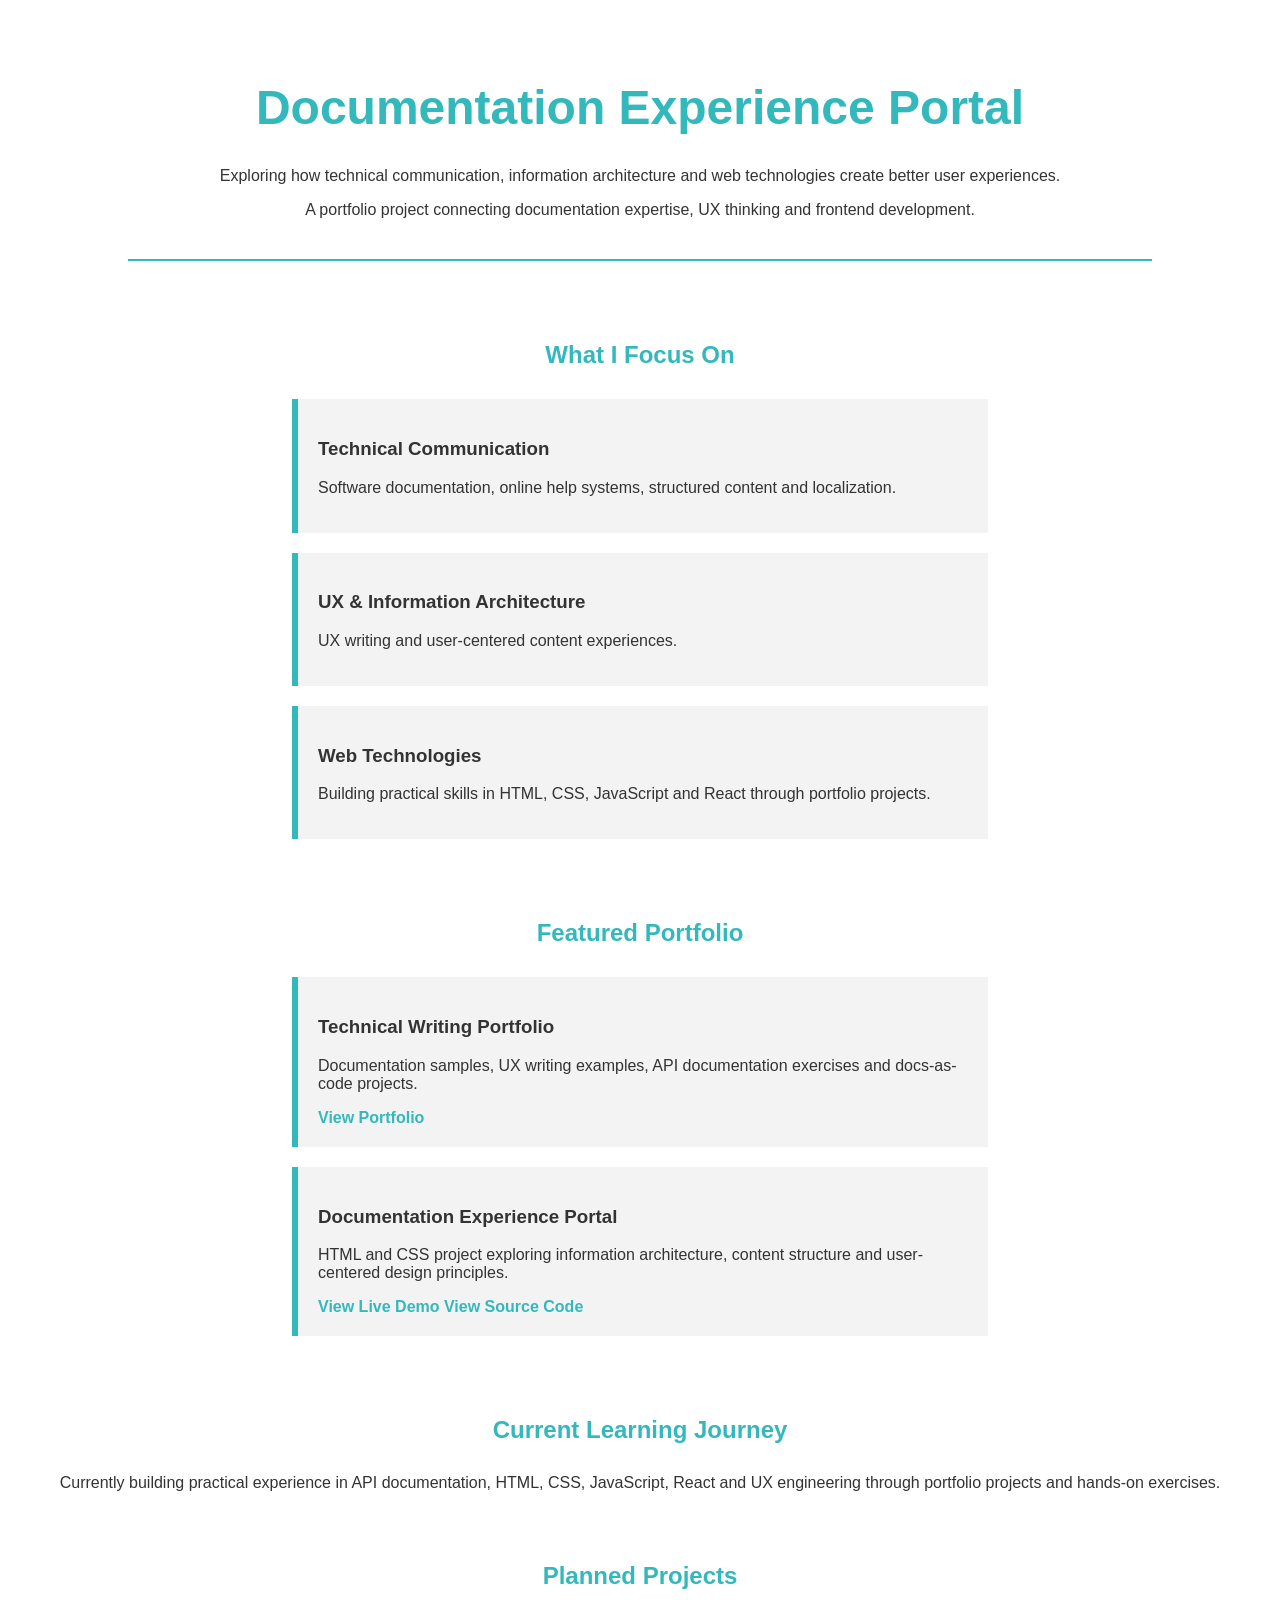
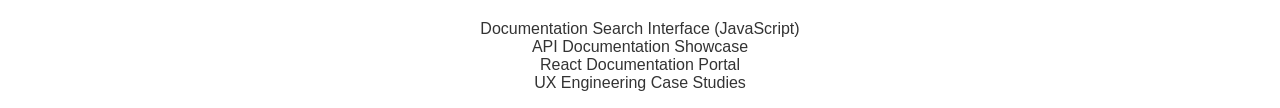
==== index.html @ 155e5f59 "Update index.html" ====
<!DOCTYPE html>
<html lang="en">
<head>
    <meta charset="UTF-8">
    <meta name="viewport" content="width=device-width, initial-scale=1.0">
    <title>Documentation Experience Portal</title>
    <link rel="stylesheet" href="styles.css">
</head>
<body>

    <h1>Documentation Experience Portal</h1>

<p>
Exploring how technical communication, information architecture
and web technologies create better user experiences.
</p>

<p>
A portfolio project connecting documentation expertise,
UX thinking and frontend development.
</p>

    <hr>
    
<section>

    <h2>What I Focus On</h2>

    <div>
        <h3>Technical Communication</h3>
        <p>Software documentation, online help systems, structured content and localization.</p>
    </div>

    <div>
        <h3>UX & Information Architecture</h3>
        <p>UX writing and user-centered content experiences.</p>
    </div>

    <div>
        <h3>Web Technologies</h3>
        <p>Building practical skills in HTML, CSS, JavaScript and React through portfolio projects.</p>
    </div>

</section>

<section>

<h2>Featured Portfolio</h2>

<div>
    <h3>Technical Writing Portfolio</h3>

    <p>
        Documentation samples, UX writing examples,
        API documentation exercises and docs-as-code projects.
    </p>

    <a href="https://github.com/marina-wagner-techdoc/technical-writing-portfolio">
        View Portfolio
    </a>

</div>

<div>
    <h3>Documentation Experience Portal</h3>

    <p>
        HTML and CSS project exploring information architecture,
        content structure and user-centered design principles.
    </p>

<a href="https://marina-wagner-techdoc.github.io/machine-landing-page/" target="_blank">
    View Live Demo
</a>

    <a href="https://github.com/marina-wagner-techdoc/machine-landing-page" target="_blank">
        View Source Code
    </a>

</div>

</section>

<section>

<h2>Current Learning Journey</h2>

<p>

Currently building practical experience in API documentation,
HTML, CSS, JavaScript, React and UX engineering through portfolio projects and hands-on exercises.

</p>

<h2>Planned Projects</h2>

<p>
Documentation Search Interface (JavaScript)<br>
API Documentation Showcase<br>
React Documentation Portal<br>
UX Engineering Case Studies
</p>

</section>

</body>
</html>
---- styles.css ----
body {
    font-family: Arial, sans-serif;
    text-align: center;
    margin: 0;
    color: #333333;
    background-color: white;
}

hr {
    border: none;
    height: 2px;
    background: var(--accent);
    width: 80%;
    margin: 40px auto;
}

h1 {
    color: var(--accent);
    font-size: 3rem;
    margin-top: 80px;
}

button {
    background-color: #0078d4;
    color: white;
    border: none;
    padding: 12px 24px;
    border-radius: 6px;
}

section {
    margin-top: 80px;
}

h2 {
    color: var(--accent);
    margin-top: 70px;
    margin-bottom: 30px;
}

div {
    background-color: var(--light-grey);
    border-left: 6px solid var(--accent);
    padding: 20px;
    margin: 20px auto;
    width: 650px;
    text-align: left;
}

a {
    color: var(--accent);
    text-decoration: none;
    font-weight: bold;
}

a:hover {
    text-decoration: underline;
}

:root {
    --accent: #33B8BC;
    --light-grey: #f3f3f3;
    --mid-grey: #d9d9d9;
    --text: #333333;
}
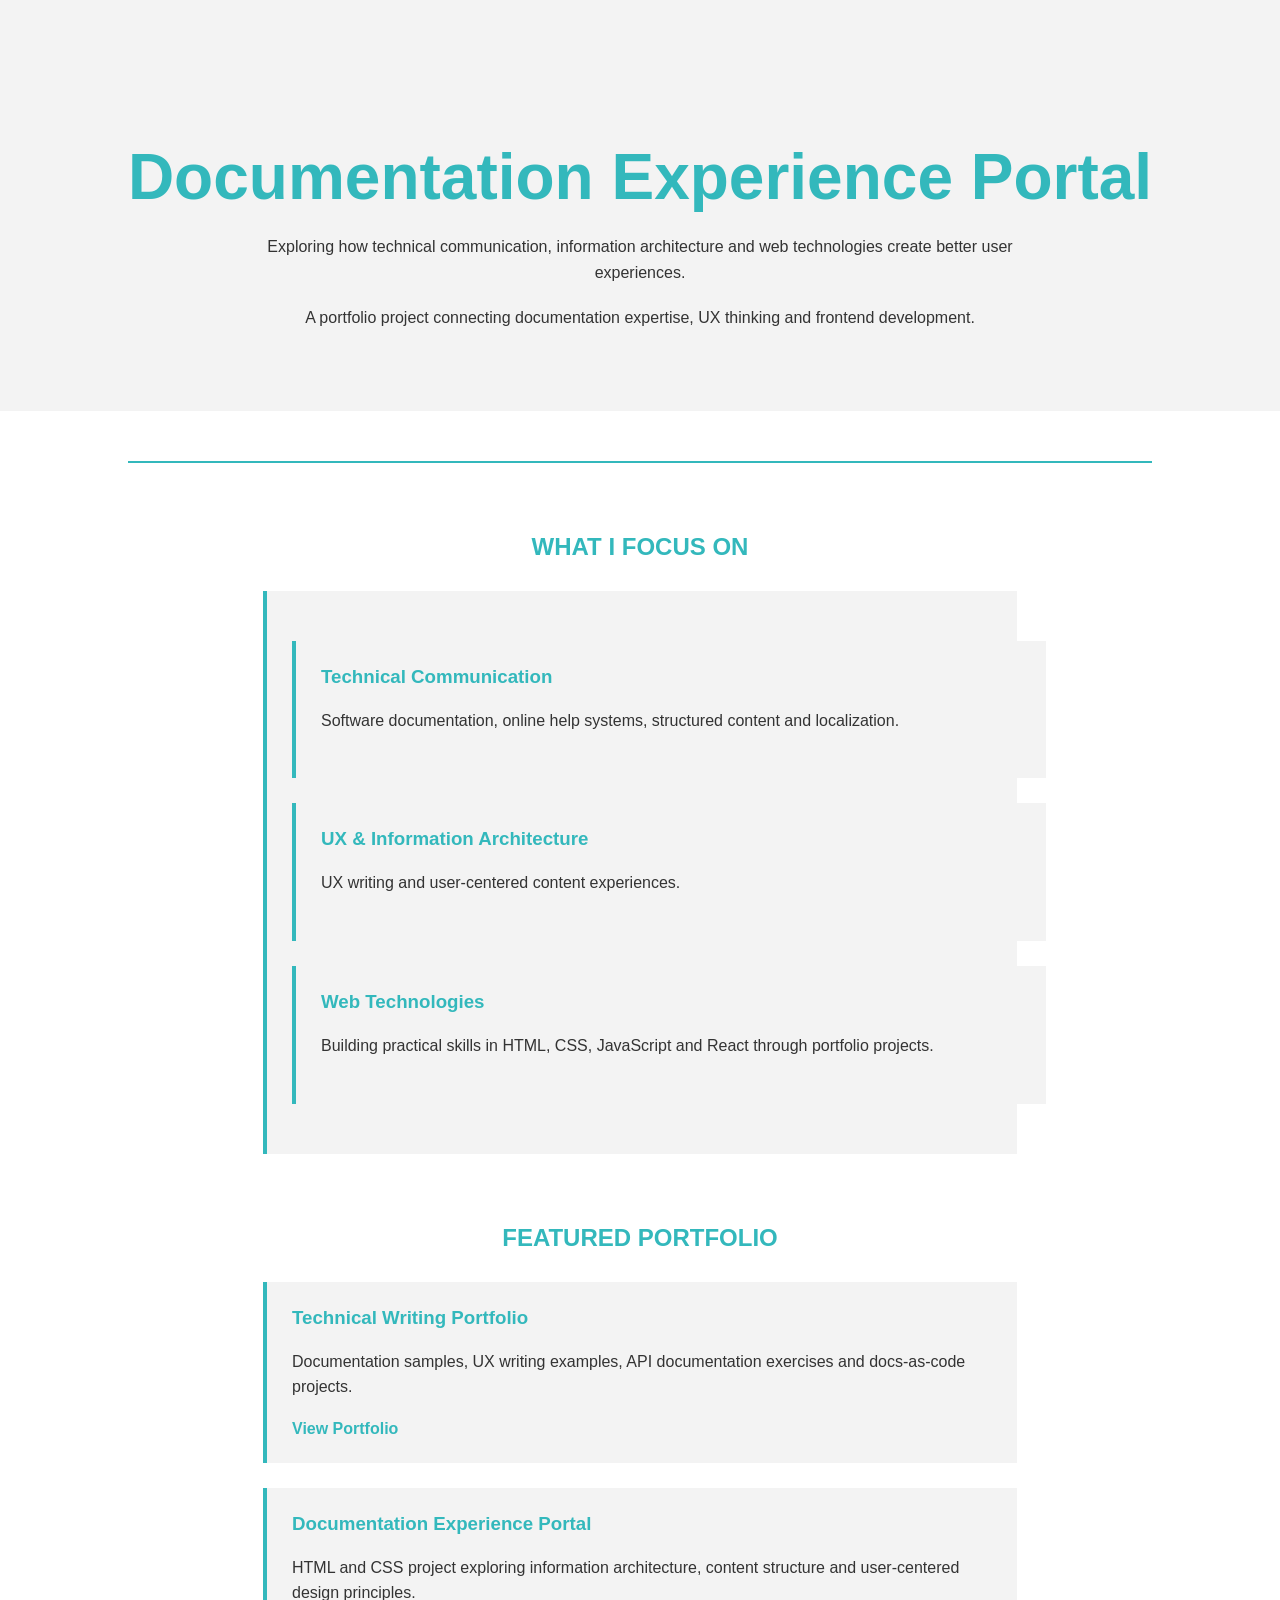
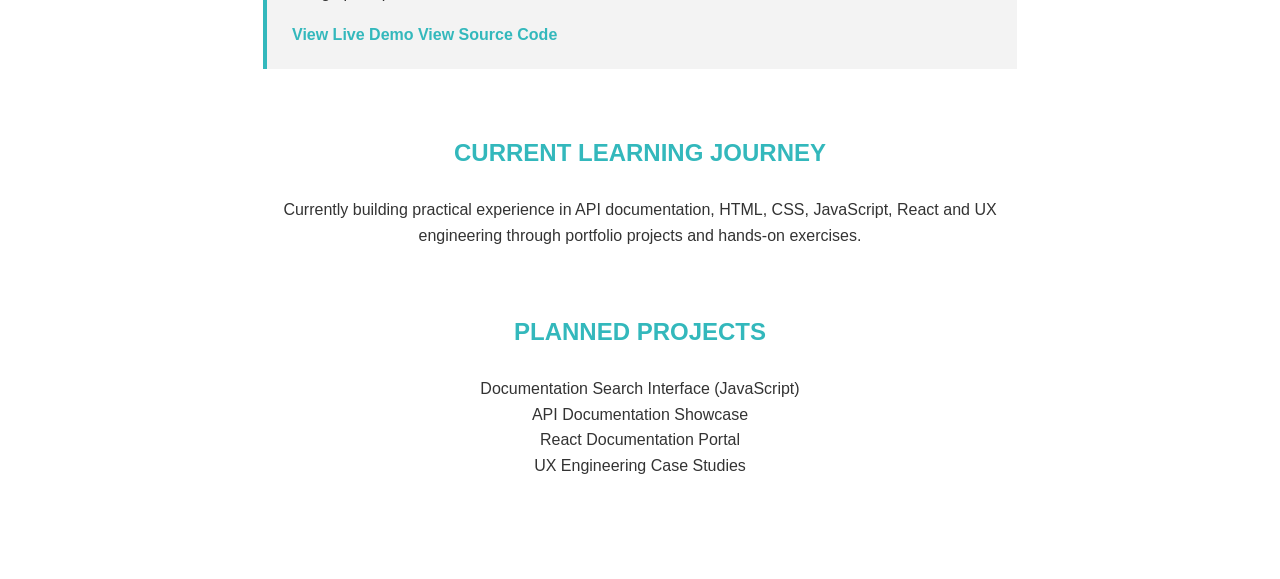
==== commit 46b5cf2f: "Refactor focus areas into card layout Updated section layout to use card format for focus areas." ====
--- a/index.html
+++ b/index.html
@@ -8,40 +8,56 @@
 </head>
 <body>
 
+<header>
     <h1>Documentation Experience Portal</h1>
 
-<p>
-Exploring how technical communication, information architecture
-and web technologies create better user experiences.
-</p>
+    <p>
+    Exploring how technical communication, information architecture
+    and web technologies create better user experiences.
+    </p>
 
-<p>
-A portfolio project connecting documentation expertise,
-UX thinking and frontend development.
-</p>
+    <p>
+    A portfolio project connecting documentation expertise,
+    UX thinking and frontend development.
+    </p>
+</header>
 
     <hr>
     
+
 <section>
 
     <h2>What I Focus On</h2>
 
-    <div>
-        <h3>Technical Communication</h3>
-        <p>Software documentation, online help systems, structured content and localization.</p>
-    </div>
+    <div class="card-container">
 
-    <div>
-        <h3>UX & Information Architecture</h3>
-        <p>UX writing and user-centered content experiences.</p>
-    </div>
+        <div class="card">
+            <h3>Technical Communication</h3>
+            <p>
+                Software documentation, online help systems,
+                structured content and localization.
+            </p>
+        </div>
 
-    <div>
-        <h3>Web Technologies</h3>
-        <p>Building practical skills in HTML, CSS, JavaScript and React through portfolio projects.</p>
+        <div class="card">
+            <h3>UX & Information Architecture</h3>
+            <p>
+                UX writing and user-centered content experiences.
+            </p>
+        </div>
+
+        <div class="card">
+            <h3>Web Technologies</h3>
+            <p>
+                Building practical skills in HTML, CSS,
+                JavaScript and React through portfolio projects.
+            </p>
+        </div>
+
     </div>
 
 </section>
+
 
 <section>
 
--- a/styles.css
+++ b/styles.css
@@ -1,49 +1,62 @@
+
+:root {
+    --accent: #33B8BC;
+    --light-grey: #F3F3F3;
+    --text: #333333;
+}
+
 body {
     font-family: Arial, sans-serif;
     text-align: center;
     margin: 0;
-    color: #333333;
+    padding-bottom: 80px;
+    color: var(--text);
     background-color: white;
-}
-
-hr {
-    border: none;
-    height: 2px;
-    background: var(--accent);
-    width: 80%;
-    margin: 40px auto;
 }
 
 h1 {
     color: var(--accent);
-    font-size: 3rem;
+    font-size: 4rem;
     margin-top: 80px;
-}
-
-button {
-    background-color: #0078d4;
-    color: white;
-    border: none;
-    padding: 12px 24px;
-    border-radius: 6px;
-}
-
-section {
-    margin-top: 80px;
+    margin-bottom: 20px;
 }
 
 h2 {
     color: var(--accent);
     margin-top: 70px;
     margin-bottom: 30px;
+    text-transform: uppercase;
+}
+
+h3 {
+    color: var(--accent);
+    margin-top: 0;
+}
+
+p {
+    max-width: 800px;
+    margin: 20px auto;
+    line-height: 1.6;
+}
+
+hr {
+    border: none;
+    height: 2px;
+    background-color: var(--accent);
+    width: 80%;
+    margin: 50px auto;
+}
+
+section {
+    margin-top: 60px;
 }
 
 div {
     background-color: var(--light-grey);
-    border-left: 6px solid var(--accent);
-    padding: 20px;
-    margin: 20px auto;
-    width: 650px;
+    border-left: 4px solid var(--accent);
+    padding: 25px;
+    margin: 25px auto;
+    width: 700px;
     text-align: left;
 }
 
@@ -57,9 +70,7 @@
     text-decoration: underline;
 }
 
-:root {
-    --accent: #33B8BC;
-    --light-grey: #f3f3f3;
-    --mid-grey: #d9d9d9;
-    --text: #333333;
+header {
+    background-color: #f3f3f3;
+    padding: 60px 20px;
 }
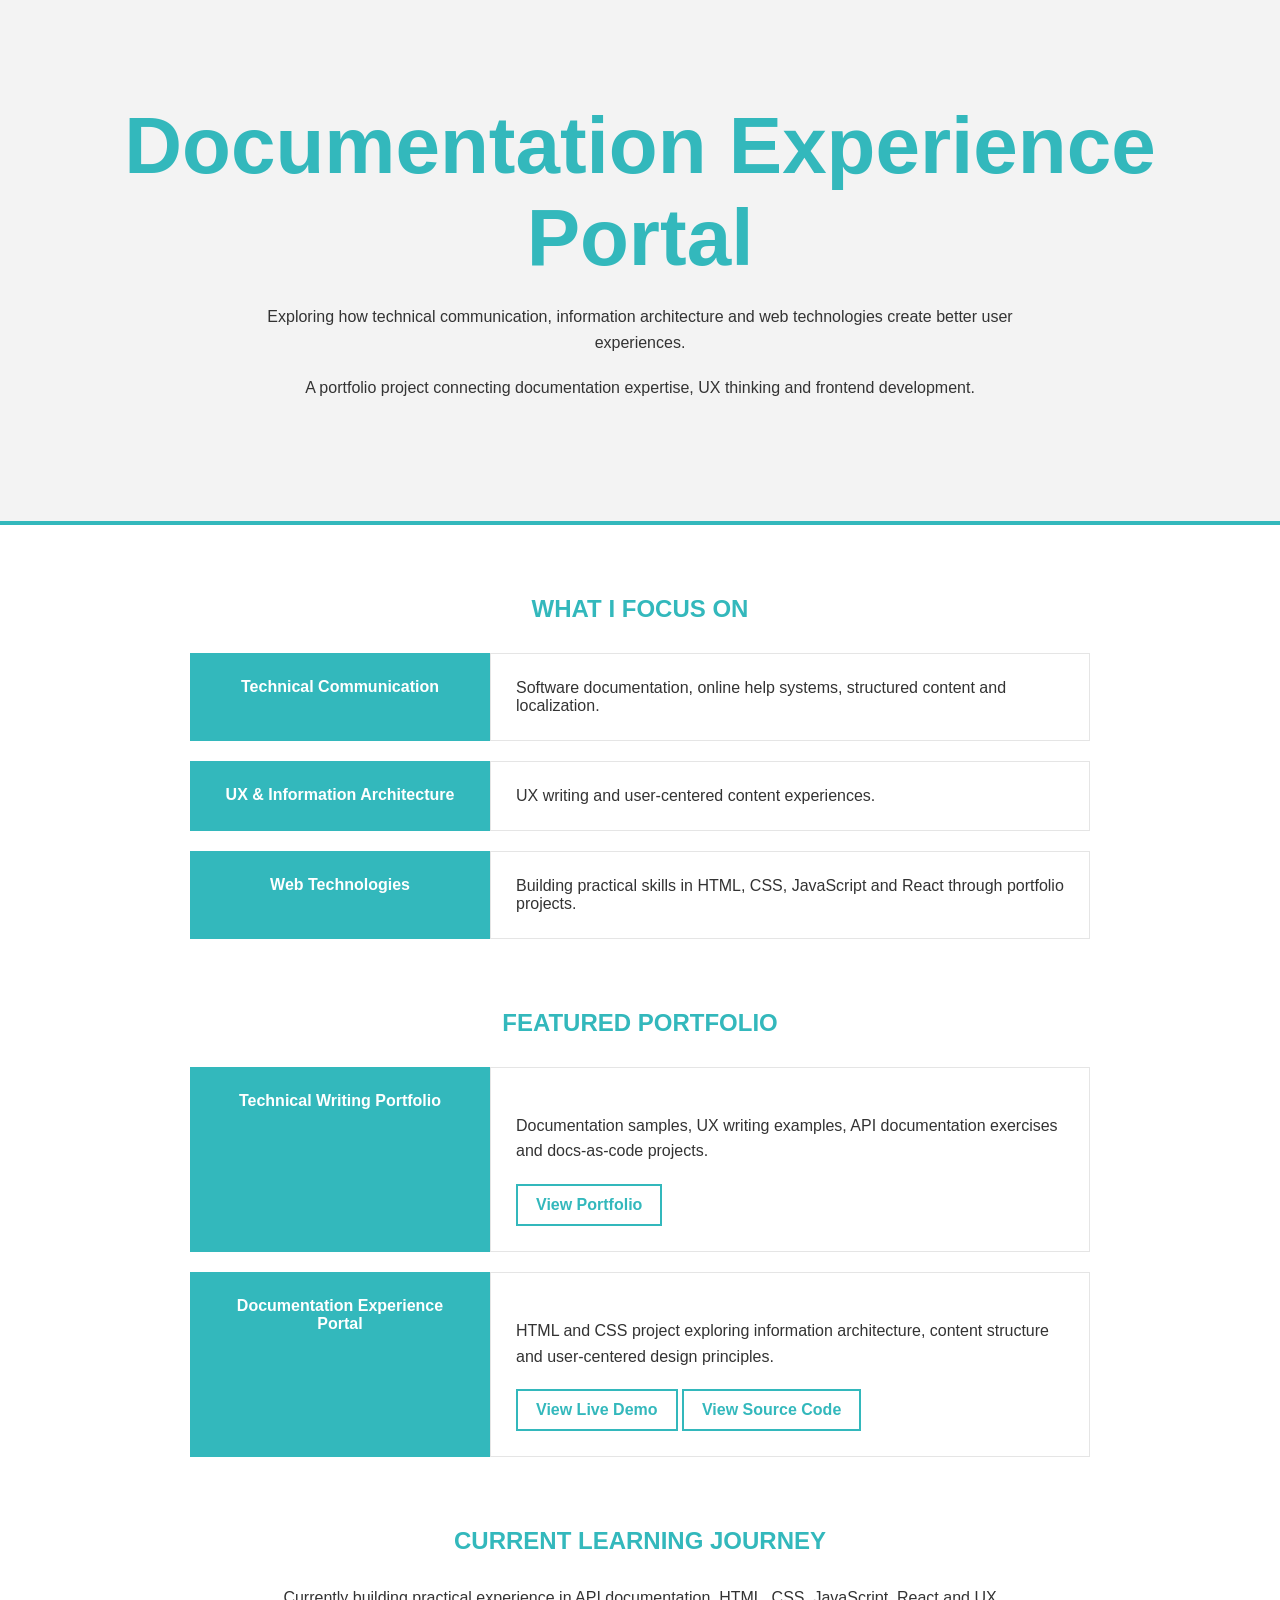
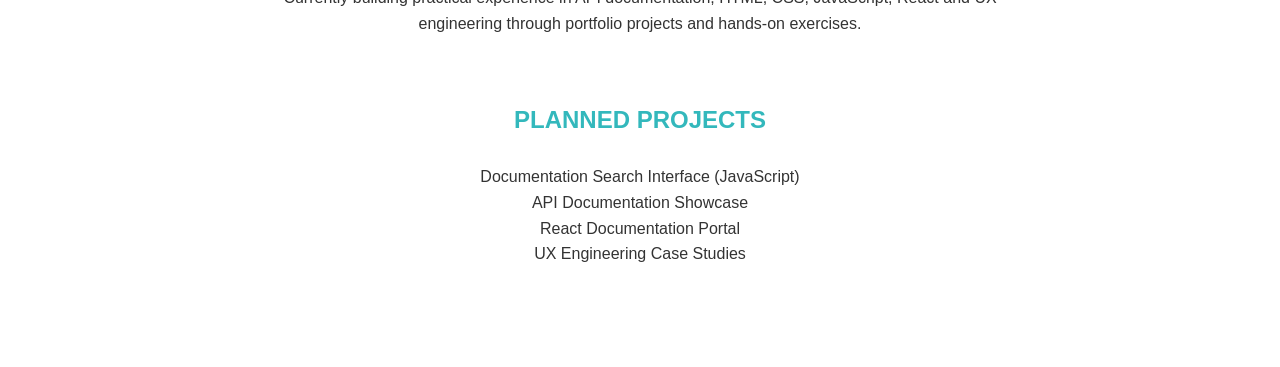
==== commit 80c6b8b6: "Update title from 'Portal' to 'Portfolio'" ====
--- a/index.html
+++ b/index.html
@@ -3,7 +3,7 @@
 <head>
     <meta charset="UTF-8">
     <meta name="viewport" content="width=device-width, initial-scale=1.0">
-    <title>Documentation Experience Portal</title>
+    <title>Documentation Experience Portfolio</title>
     <link rel="stylesheet" href="styles.css">
 </head>
 <body>
@@ -29,32 +29,46 @@
 
     <h2>What I Focus On</h2>
 
-    <div class="card-container">
 
-        <div class="card">
-            <h3>Technical Communication</h3>
-            <p>
-                Software documentation, online help systems,
-                structured content and localization.
-            </p>
-        </div>
+<div class="split-card">
 
-        <div class="card">
-            <h3>UX & Information Architecture</h3>
-            <p>
-                UX writing and user-centered content experiences.
-            </p>
-        </div>
+    <div class="split-left">
+        Technical Communication
+    </div>
 
-        <div class="card">
-            <h3>Web Technologies</h3>
-            <p>
-                Building practical skills in HTML, CSS,
-                JavaScript and React through portfolio projects.
-            </p>
-        </div>
+    <div class="split-right">
+        Software documentation, online help systems,
+        structured content and localization.
+    </div>
 
+</div>
+
+
+<div class="split-card">
+
+    <div class="split-left">
+        UX & Information Architecture
     </div>
+
+    <div class="split-right">
+        UX writing and user-centered content experiences.
+    </div>
+
+</div>
+
+
+<div class="split-card">
+
+    <div class="split-left">
+        Web Technologies
+    </div>
+
+    <div class="split-right">
+        Building practical skills in HTML, CSS,
+        JavaScript and React through portfolio projects.
+    </div>
+
+</div>
 
 </section>
 
@@ -63,35 +77,50 @@
 
 <h2>Featured Portfolio</h2>
 
-<div>
-    <h3>Technical Writing Portfolio</h3>
 
-    <p>
-        Documentation samples, UX writing examples,
-        API documentation exercises and docs-as-code projects.
-    </p>
+<div class="split-card">
 
-    <a href="https://github.com/marina-wagner-techdoc/technical-writing-portfolio">
-        View Portfolio
-    </a>
+    <div class="split-left">
+        Technical Writing Portfolio
+    </div>
+
+    <div class="split-right">
+
+        <p>
+            Documentation samples, UX writing examples,
+            API documentation exercises and docs-as-code projects.
+        </p>
+
+<a href="https://github.com/marina-wagner-techdoc/technical-writing-portfolio" target="_blank">
+    View Portfolio
+</a>
+
+    </div>
 
 </div>
 
-<div>
-    <h3>Documentation Experience Portal</h3>
+<div class="split-card">
 
-    <p>
-        HTML and CSS project exploring information architecture,
-        content structure and user-centered design principles.
-    </p>
+    <div class="split-left">
+        Documentation Experience Portal
+    </div>
+
+    <div class="split-right">
+
+        <p>
+            HTML and CSS project exploring information architecture,
+            content structure and user-centered design principles.
+        </p>
 
 <a href="https://marina-wagner-techdoc.github.io/machine-landing-page/" target="_blank">
     View Live Demo
 </a>
 
-    <a href="https://github.com/marina-wagner-techdoc/machine-landing-page" target="_blank">
-        View Source Code
-    </a>
+<a href="https://github.com/marina-wagner-techdoc/machine-landing-page" target="_blank">
+    View Source Code
+</a>
+
+    </div>
 
 </div>
 
--- a/styles.css
+++ b/styles.css
@@ -14,12 +14,14 @@
     background-color: white;
 }
 
+
+
 h1 {
     color: var(--accent);
-    font-size: 4rem;
-    margin-top: 80px;
-    margin-bottom: 20px;
+    font-size: 5rem;
+    margin: 0;
 }
+
 
 h2 {
     color: var(--accent);
@@ -39,38 +41,82 @@
     line-height: 1.6;
 }
 
+
 hr {
     border: none;
-    height: 2px;
+    height: 4px;
     background-color: var(--accent);
-    width: 80%;
-    margin: 50px auto;
+    width: 100%;
+    margin: 0;
 }
 
 section {
     margin-top: 60px;
 }
 
-div {
-    background-color: var(--light-grey);
-    border-left: 4px solid var(--accent);
+
+.card-container {
+    display: flex;
+    justify-content: center;
+    gap: 25px;
+    flex-wrap: wrap;
+    margin-top: 30px;
+}
+
+
+.card {
+    background-color: var(--accent);
+    color: white;
     padding: 25px;
-    margin: 25px auto;
-    width: 700px;
+    width: 280px;
     text-align: left;
 }
 
+.card h3 {
+    color: white;
+}
+
+
 a {
+    display: inline-block;
+    border: 2px solid var(--accent);
     color: var(--accent);
+    background-color: white;
+    padding: 10px 18px;
     text-decoration: none;
     font-weight: bold;
 }
 
+
 a:hover {
-    text-decoration: underline;
+    opacity: 0.9;
 }
+
 
 header {
     background-color: #f3f3f3;
-    padding: 60px 20px;
+    padding: 100px 20px;
 }
+
+.split-card {
+    display: flex;
+    max-width: 900px;
+    margin: 20px auto;
+}
+
+.split-left {
+    background-color: var(--accent);
+    color: white;
+    width: 250px;
+    padding: 25px;
+    font-weight: bold;
+}
+
+.split-right {
+    background-color: white;
+    padding: 25px;
+    text-align: left;
+    flex: 1;
+    border: 1px solid #e5e5e5;
+}
+
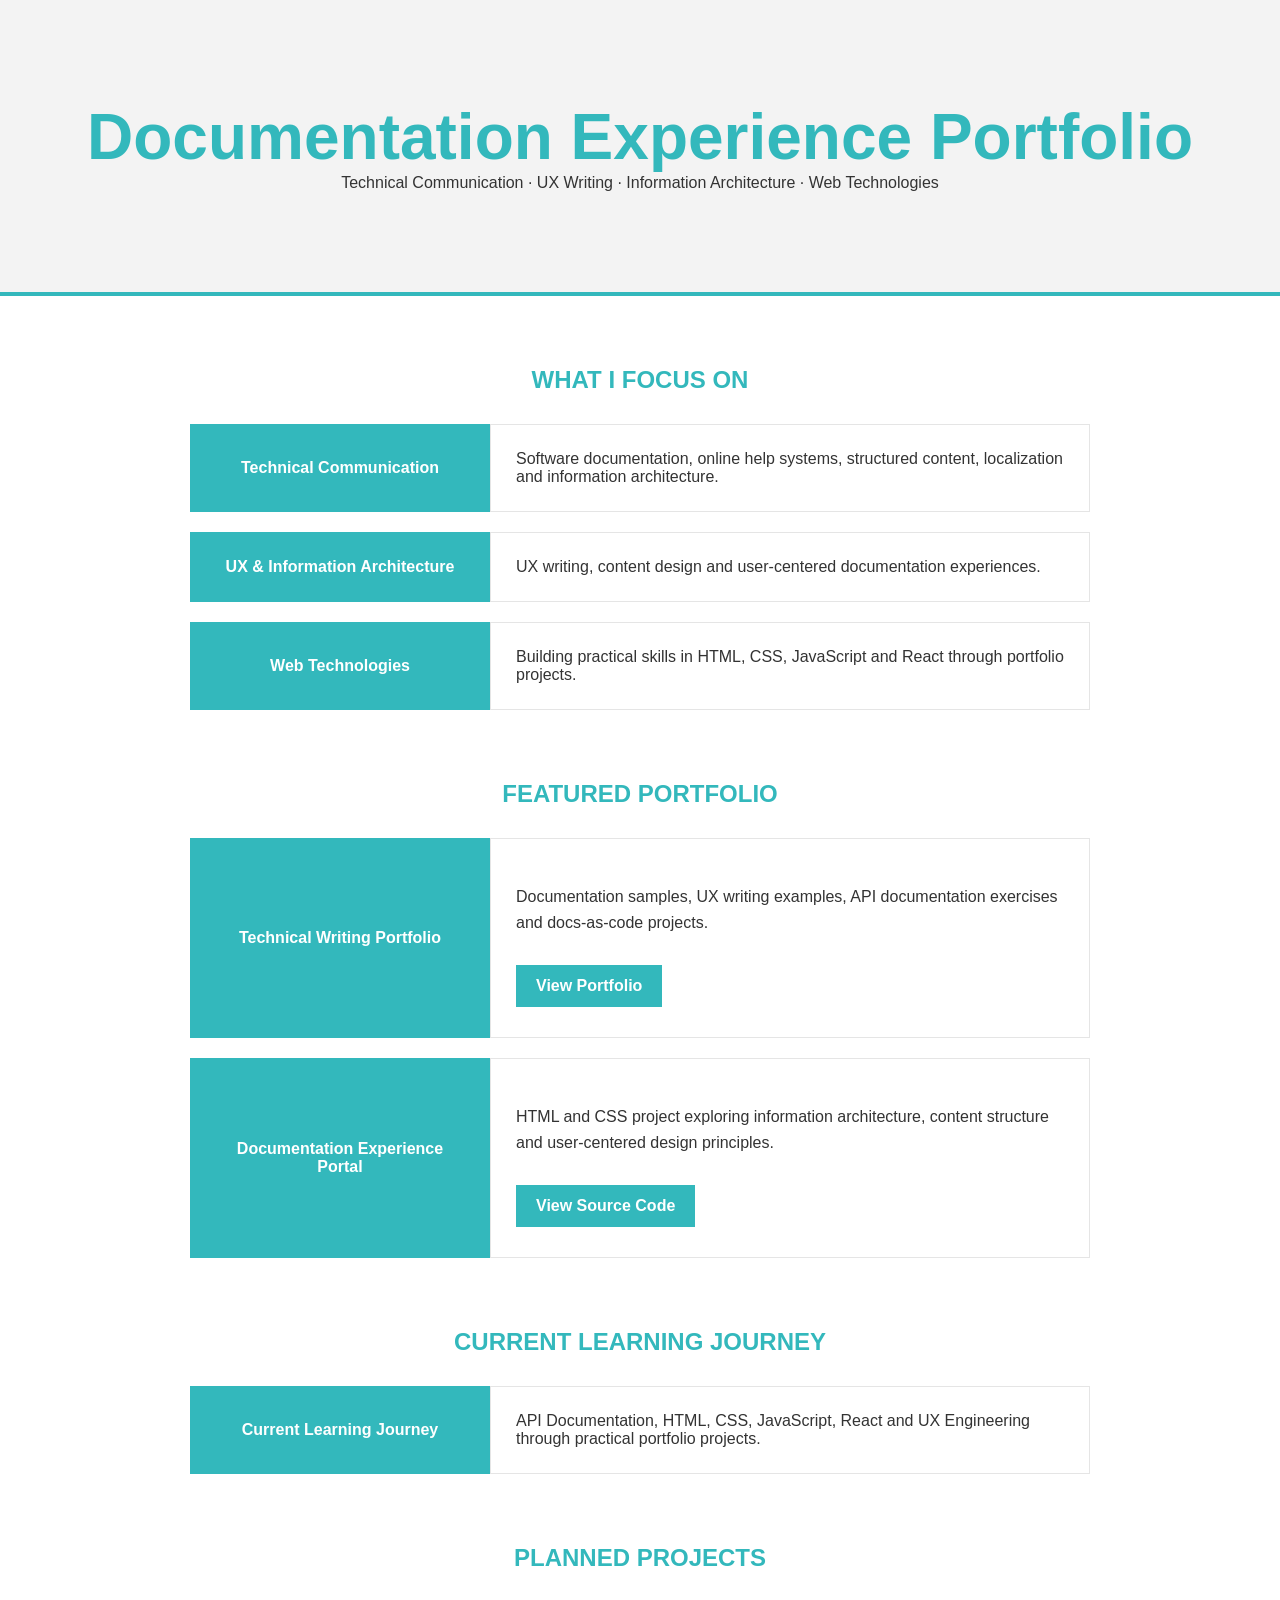
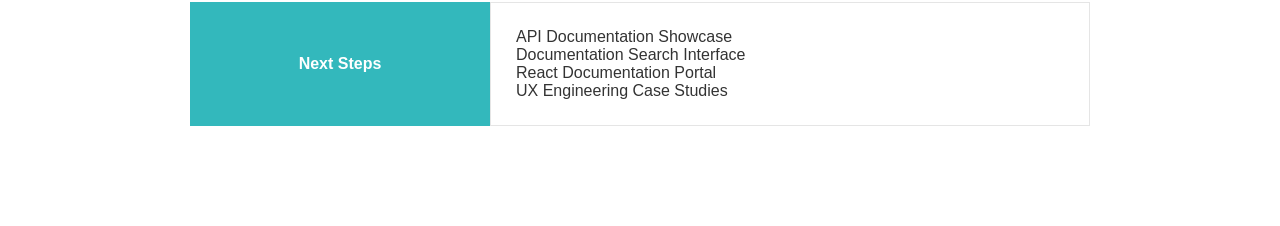
==== commit fd59f3a1: "Update content descriptions in index.html" ====
--- a/index.html
+++ b/index.html
@@ -8,21 +8,19 @@
 </head>
 <body>
 
+
 <header>
-    <h1>Documentation Experience Portal</h1>
 
-    <p>
-    Exploring how technical communication, information architecture
-    and web technologies create better user experiences.
-    </p>
+    <h1>Documentation Experience Portfolio</h1>
 
-    <p>
-    A portfolio project connecting documentation expertise,
-    UX thinking and frontend development.
-    </p>
+    <div class="tagline">
+        Technical Communication · UX Writing · Information Architecture · Web Technologies
+    </div>
+
 </header>
 
-    <hr>
+<hr>
+
     
 
 <section>
@@ -37,8 +35,10 @@
     </div>
 
     <div class="split-right">
-        Software documentation, online help systems,
-        structured content and localization.
+
+Software documentation, online help systems,
+structured content, localization and information architecture.
+
     </div>
 
 </div>
@@ -51,7 +51,7 @@
     </div>
 
     <div class="split-right">
-        UX writing and user-centered content experiences.
+        UX writing, content design and user-centered documentation experiences.
     </div>
 
 </div>
@@ -112,10 +112,6 @@
             content structure and user-centered design principles.
         </p>
 
-<a href="https://marina-wagner-techdoc.github.io/machine-landing-page/" target="_blank">
-    View Live Demo
-</a>
-
 <a href="https://github.com/marina-wagner-techdoc/machine-landing-page" target="_blank">
     View Source Code
 </a>
@@ -128,23 +124,38 @@
 
 <section>
 
+
 <h2>Current Learning Journey</h2>
 
-<p>
+<div class="split-card">
 
-Currently building practical experience in API documentation,
-HTML, CSS, JavaScript, React and UX engineering through portfolio projects and hands-on exercises.
+    <div class="split-left">
+        Current Learning Journey
+    </div>
 
-</p>
+    <div class="split-right">
+        API Documentation, HTML, CSS, JavaScript,
+        React and UX Engineering through practical portfolio projects.
+    </div>
+
+</div>
 
 <h2>Planned Projects</h2>
 
-<p>
-Documentation Search Interface (JavaScript)<br>
-API Documentation Showcase<br>
-React Documentation Portal<br>
-UX Engineering Case Studies
-</p>
+<div class="split-card">
+
+    <div class="split-left">
+        Next Steps
+    </div>
+
+    <div class="split-right">
+        API Documentation Showcase<br>
+        Documentation Search Interface<br>
+        React Documentation Portal<br>
+        UX Engineering Case Studies
+    </div>
+
+</div>
 
 </section>
 
--- a/styles.css
+++ b/styles.css
@@ -15,10 +15,13 @@
 }
 
 
+header p {
+    max-width: 650px;
+}
 
 h1 {
     color: var(--accent);
-    font-size: 5rem;
+    font-size: 4rem;
     margin: 0;
 }
 
@@ -55,33 +58,11 @@
 }
 
 
-.card-container {
-    display: flex;
-    justify-content: center;
-    gap: 25px;
-    flex-wrap: wrap;
-    margin-top: 30px;
-}
-
-
-.card {
-    background-color: var(--accent);
-    color: white;
-    padding: 25px;
-    width: 280px;
-    text-align: left;
-}
-
-.card h3 {
-    color: white;
-}
-
-
 a {
     display: inline-block;
     border: 2px solid var(--accent);
-    color: var(--accent);
-    background-color: white;
+    color: white;
+    background-color: var(--accent);
     padding: 10px 18px;
     text-decoration: none;
     font-weight: bold;
@@ -104,13 +85,20 @@
     margin: 20px auto;
 }
 
+
 .split-left {
     background-color: var(--accent);
     color: white;
     width: 250px;
     padding: 25px;
     font-weight: bold;
+
+    display: flex;
+    align-items: center;
+    justify-content: center;
+    text-align: center;
 }
+
 
 .split-right {
     background-color: white;
@@ -118,5 +106,30 @@
     text-align: left;
     flex: 1;
     border: 1px solid #e5e5e5;
+    box-sizing: border-box;
 }
 
+
+.split-right a {
+    margin-right: 10px;
+    margin-top: 10px;
+    margin-bottom: 5px;
+}
+
+
+@media (max-width: 768px) {
+
+    h1 {
+        font-size: 3rem;
+    }
+
+    .split-card {
+        flex-direction: column;
+    }
+
+    .split-left {
+        width: auto;
+    }
+
+}
+
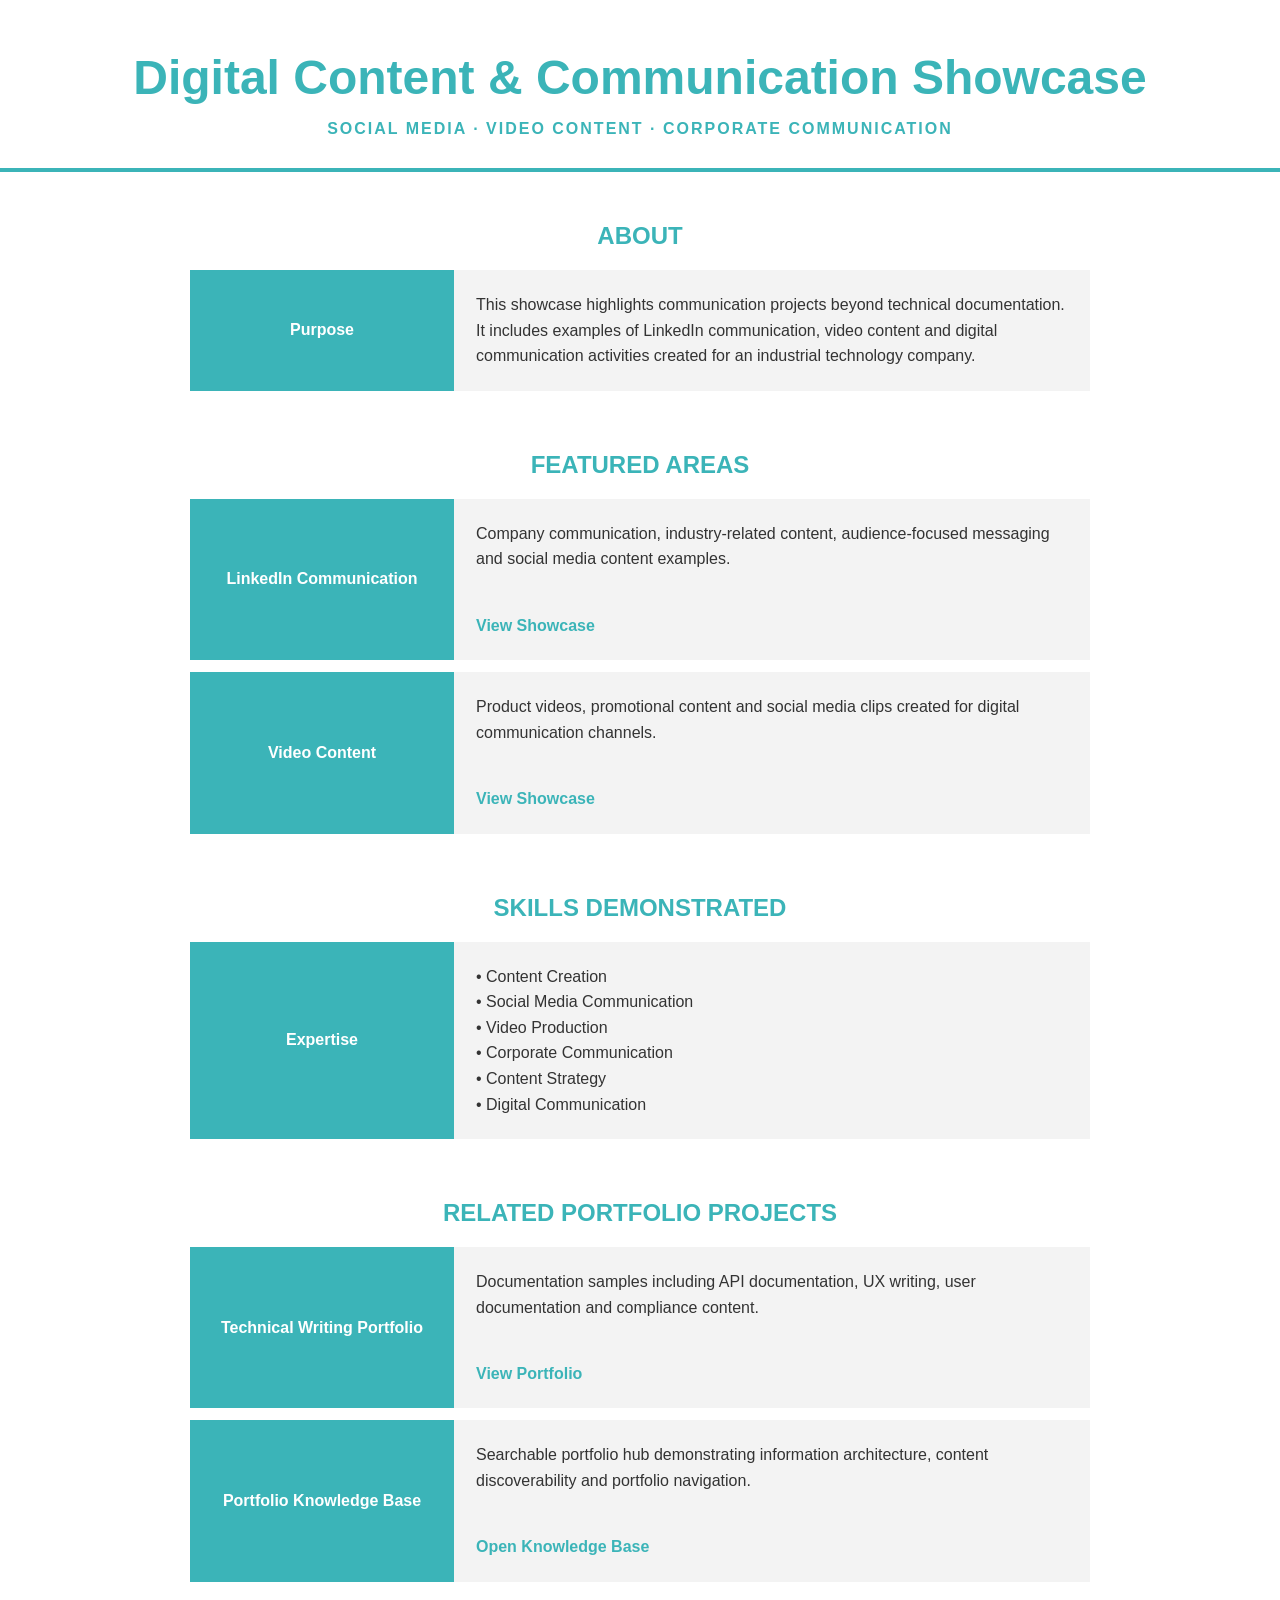
==== commit a6f1cde1: "Fix broken links in index.html" ====
--- a/index.html
+++ b/index.html
@@ -1,163 +1,180 @@
+
 <!DOCTYPE html>
 <html lang="en">
+
 <head>
     <meta charset="UTF-8">
     <meta name="viewport" content="width=device-width, initial-scale=1.0">
-    <title>Documentation Experience Portfolio</title>
+    <title>Digital Content & Communication Showcase</title>
     <link rel="stylesheet" href="styles.css">
 </head>
+
 <body>
-
 
 <header>
 
-    <h1>Documentation Experience Portfolio</h1>
+    <h1>Digital Content & Communication Showcase</h1>
 
     <div class="tagline">
-        Technical Communication · UX Writing · Information Architecture · Web Technologies
+        Social Media · Video Content · Corporate Communication
     </div>
 
 </header>
 
 <hr>
 
-    
-
 <section>
 
-    <h2>What I Focus On</h2>
+    <h2>About</h2>
 
+    <div class="split-card">
 
-<div class="split-card">
+        <div class="split-left">
+            Purpose
+        </div>
 
-    <div class="split-left">
-        Technical Communication
-    </div>
+        <div class="split-right">
 
-    <div class="split-right">
+            This showcase highlights communication projects beyond technical documentation.
 
-Software documentation, online help systems,
-structured content, localization and information architecture.
+            It includes examples of LinkedIn communication, video content and digital communication activities created for an industrial technology company.
+
+        </div>
 
     </div>
-
-</div>
-
-
-<div class="split-card">
-
-    <div class="split-left">
-        UX & Information Architecture
-    </div>
-
-    <div class="split-right">
-        UX writing, content design and user-centered documentation experiences.
-    </div>
-
-</div>
-
-
-<div class="split-card">
-
-    <div class="split-left">
-        Web Technologies
-    </div>
-
-    <div class="split-right">
-        Building practical skills in HTML, CSS,
-        JavaScript and React through portfolio projects.
-    </div>
-
-</div>
-
-</section>
-
-
-<section>
-
-<h2>Featured Portfolio</h2>
-
-
-<div class="split-card">
-
-    <div class="split-left">
-        Technical Writing Portfolio
-    </div>
-
-    <div class="split-right">
-
-        <p>
-            Documentation samples, UX writing examples,
-            API documentation exercises and docs-as-code projects.
-        </p>
-
-<a href="https://github.com/marina-wagner-techdoc/technical-writing-portfolio" target="_blank">
-    View Portfolio
-</a>
-
-    </div>
-
-</div>
-
-<div class="split-card">
-
-    <div class="split-left">
-        Documentation Experience Portal
-    </div>
-
-    <div class="split-right">
-
-        <p>
-            HTML and CSS project exploring information architecture,
-            content structure and user-centered design principles.
-        </p>
-
-<a href="https://github.com/marina-wagner-techdoc/machine-landing-page" target="_blank">
-    View Source Code
-</a>
-
-    </div>
-
-</div>
 
 </section>
 
 <section>
 
+    <h2>Featured Areas</h2>
 
-<h2>Current Learning Journey</h2>
+    <div class="split-card">
 
-<div class="split-card">
+        <div class="split-left">
+            LinkedIn Communication
+        </div>
 
-    <div class="split-left">
-        Current Learning Journey
+        <div class="split-right">
+
+            Company communication, industry-related content,
+            audience-focused messaging and social media content examples.
+
+            <br><br>
+
+<a href="https://github.com/marina-wagner-techdoc/gner-techdoc.github.io/tree/main/linkedin-showcase"
+   target="_blank">
+    View Showcase
+</a>
+
+
+        </div>
+
     </div>
 
-    <div class="split-right">
-        API Documentation, HTML, CSS, JavaScript,
-        React and UX Engineering through practical portfolio projects.
+    <div class="split-card">
+
+        <div class="split-left">
+            Video Content
+        </div>
+
+        <div class="split-right">
+
+            Product videos, promotional content and social media clips
+            created for digital communication channels.
+
+            <br><br>
+
+<a href="https://github.com/marina-wagner-techdoc/marina-wagner-techdoc.githubmain/video-showcase"
+   target="_blank">
+    View Showcase
+</a>
+
+
+        </div>
+
     </div>
 
-</div>
+</section>
 
-<h2>Planned Projects</h2>
+<section>
 
-<div class="split-card">
+    <h2>Skills Demonstrated</h2>
 
-    <div class="split-left">
-        Next Steps
+    <div class="split-card">
+
+        <div class="split-left">
+            Expertise
+        </div>
+
+        <div class="split-right">
+
+            • Content Creation<br>
+            • Social Media Communication<br>
+            • Video Production<br>
+            • Corporate Communication<br>
+            • Content Strategy<br>
+            • Digital Communication
+
+        </div>
+
     </div>
 
-    <div class="split-right">
-        API Documentation Showcase<br>
-        Documentation Search Interface<br>
-        React Documentation Portal<br>
-        UX Engineering Case Studies
+</section>
+
+<section>
+
+    <h2>Related Portfolio Projects</h2>
+
+    <div class="split-card">
+
+        <div class="split-left">
+            Technical Writing Portfolio
+        </div>
+
+        <div class="split-right">
+
+            Documentation samples including API documentation,
+            UX writing, user documentation and compliance content.
+
+            <br><br>
+
+
+<a href="https://github.com/marina-wagner-techdoc/technical-writing-portfolio"
+   target="_blank">
+    View Portfolio
+</a>
+
+
+        </div>
+
     </div>
 
-</div>
+    <div class="split-card">
+
+        <div class="split-left">
+            Portfolio Knowledge Base
+        </div>
+
+        <div class="split-right">
+
+            Searchable portfolio hub demonstrating information architecture,
+            content discoverability and portfolio navigation.
+
+            <br><br>
+
+<a href="https://marina-wagner-techdoc.github.io/documentation-search-interface/"
+   target="_blank">
+    Open Knowledge Base
+</a>
+
+
+        </div>
+
+    </div>
 
 </section>
 
 </body>
+
 </html>
--- a/styles.css
+++ b/styles.css
@@ -1,49 +1,42 @@
 
 :root {
-    --accent: #33B8BC;
+    --accent: #3BB4B8;
     --light-grey: #F3F3F3;
     --text: #333333;
 }
 
 body {
     font-family: Arial, sans-serif;
-    text-align: center;
     margin: 0;
-    padding-bottom: 80px;
     color: var(--text);
     background-color: white;
+    text-align: center;
 }
 
-
-header p {
-    max-width: 650px;
+header {
+    padding: 50px 20px 30px;
 }
 
 h1 {
     color: var(--accent);
-    font-size: 4rem;
+    font-size: 3rem;
     margin: 0;
 }
 
-
 h2 {
     color: var(--accent);
-    margin-top: 70px;
-    margin-bottom: 30px;
     text-transform: uppercase;
+    margin: 50px 0 20px;
 }
 
-h3 {
+.tagline {
     color: var(--accent);
-    margin-top: 0;
+    font-size: 1rem;
+    font-weight: bold;
+    text-transform: uppercase;
+    letter-spacing: 2px;
+    margin-top: 15px;
 }
-
-p {
-    max-width: 800px;
-    margin: 20px auto;
-    line-height: 1.6;
-}
-
 
 hr {
     border: none;
@@ -54,43 +47,26 @@
 }
 
 section {
-    margin-top: 60px;
+    margin-bottom: 60px;
 }
 
-
-a {
-    display: inline-block;
-    border: 2px solid var(--accent);
-    color: white;
-    background-color: var(--accent);
-    padding: 10px 18px;
-    text-decoration: none;
-    font-weight: bold;
-}
-
-
-a:hover {
-    opacity: 0.9;
-}
-
-
-header {
-    background-color: #f3f3f3;
-    padding: 100px 20px;
+.intro {
+    max-width: 900px;
+    margin: 0 auto 30px;
+    line-height: 1.6;
 }
 
 .split-card {
     display: flex;
     max-width: 900px;
-    margin: 20px auto;
+    margin: 12px auto;
 }
-
 
 .split-left {
     background-color: var(--accent);
     color: white;
-    width: 250px;
-    padding: 25px;
+    width: 220px;
+    padding: 22px;
     font-weight: bold;
 
     display: flex;
@@ -99,37 +75,99 @@
     text-align: center;
 }
 
-
 .split-right {
-    background-color: white;
-    padding: 25px;
+    background-color: var(--light-grey);
+    flex: 1;
+    padding: 22px;
     text-align: left;
-    flex: 1;
-    border: 1px solid #e5e5e5;
-    box-sizing: border-box;
+    line-height: 1.6;
 }
 
+.split-right p {
+    margin-top: 0;
+}
 
 .split-right a {
-    margin-right: 10px;
-    margin-top: 10px;
-    margin-bottom: 5px;
+    display: inline-block;
+    margin-top: 15px;
+    text-decoration: none;
+    color: var(--accent);
+    font-weight: bold;
 }
 
+.split-right a:hover {
+    text-decoration: underline;
+}
 
-@media (max-width: 768px) {
+.search-box {
+    max-width: 900px;
+    margin: 50px auto;
+}
 
-    h1 {
-        font-size: 3rem;
-    }
+input {
+    width: 100%;
+    padding: 15px;
+    border: 2px solid var(--accent);
+    box-sizing: border-box;
+    font-size: 1rem;
+    outline: none;
+}
 
-    .split-card {
+input:focus {
+    border-color: var(--accent);
+}
+
+.result-card {
+    display: flex;
+    max-width: 900px;
+    margin: 12px auto;
+    text-decoration: none;
+    color: inherit;
+}
+
+.result-card:hover {
+    opacity: 0.95;
+}
+
+.card-title {
+    background-color: var(--accent);
+    color: white;
+    width: 220px;
+    padding: 22px;
+    font-weight: bold;
+
+    display: flex;
+    align-items: center;
+    justify-content: center;
+    text-align: center;
+}
+
+.card-content {
+    background-color: var(--light-grey);
+    flex: 1;
+    padding: 22px;
+    text-align: left;
+}
+
+#search-results {
+    max-width: 900px;
+    margin: 30px auto;
+}
+
+#results-heading {
+    display: none;
+}
+
+@media (max-width: 700px) {
+
+    .split-card,
+    .result-card {
         flex-direction: column;
     }
 
-    .split-left {
+    .split-left,
+    .card-title {
         width: auto;
     }
 
 }
-
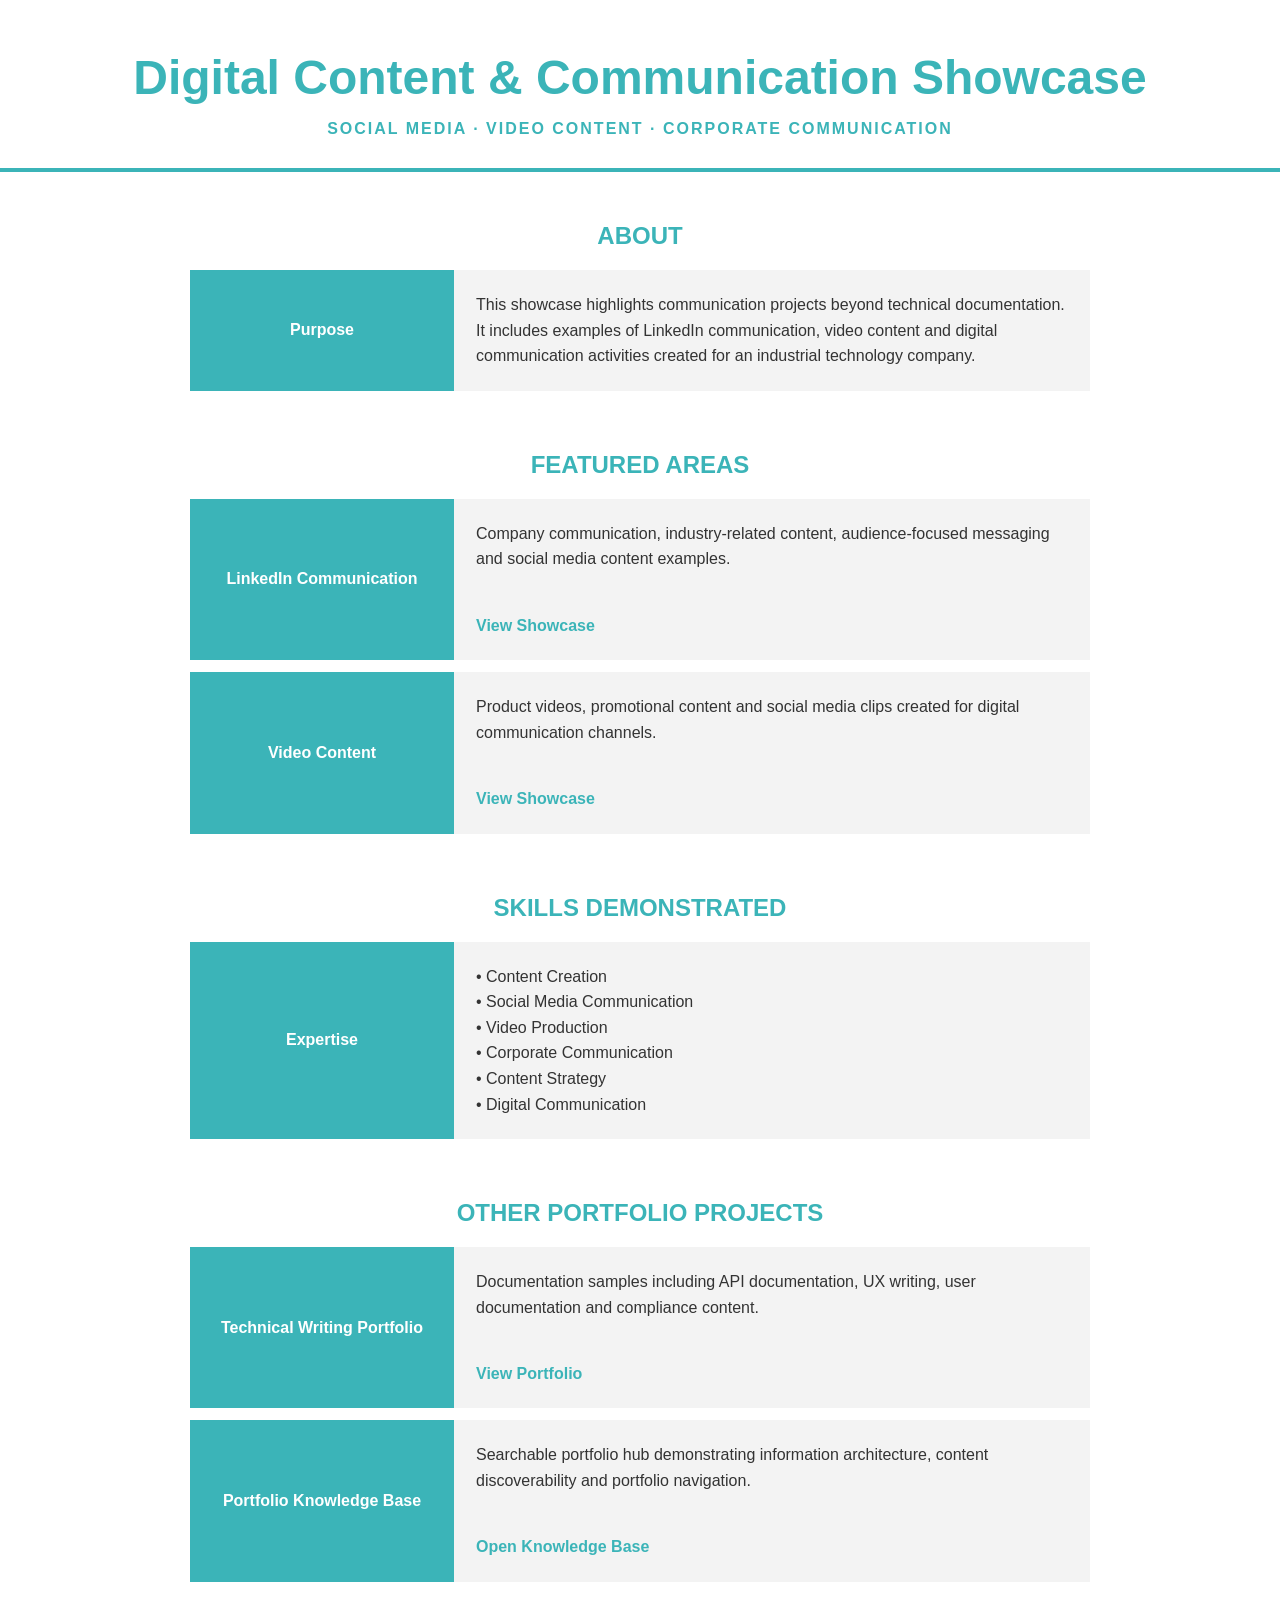
==== commit a76fb49e: "Rename section header from 'Related' to 'Other'" ====
--- a/index.html
+++ b/index.html
@@ -62,7 +62,7 @@
 
             <br><br>
 
-<a href="https://github.com/marina-wagner-techdoc/gner-techdoc.github.io/tree/main/linkedin-showcase"
+<a href="https://github.com/marina-wagner-techdoc/gner-techdoc.github.io/linkedin-showcase"
    target="_blank">
     View Showcase
 </a>
@@ -85,7 +85,7 @@
 
             <br><br>
 
-<a href="https://github.com/marina-wagner-techdoc/marina-wagner-techdoc.githubmain/video-showcase"
+<a href="https://github.com/marina-wagner-techdoc/marina-wagner-techdoc.github.io/video-showcase"
    target="_blank">
     View Showcase
 </a>
@@ -124,7 +124,7 @@
 
 <section>
 
-    <h2>Related Portfolio Projects</h2>
+    <h2>Other Portfolio Projects</h2>
 
     <div class="split-card">
 
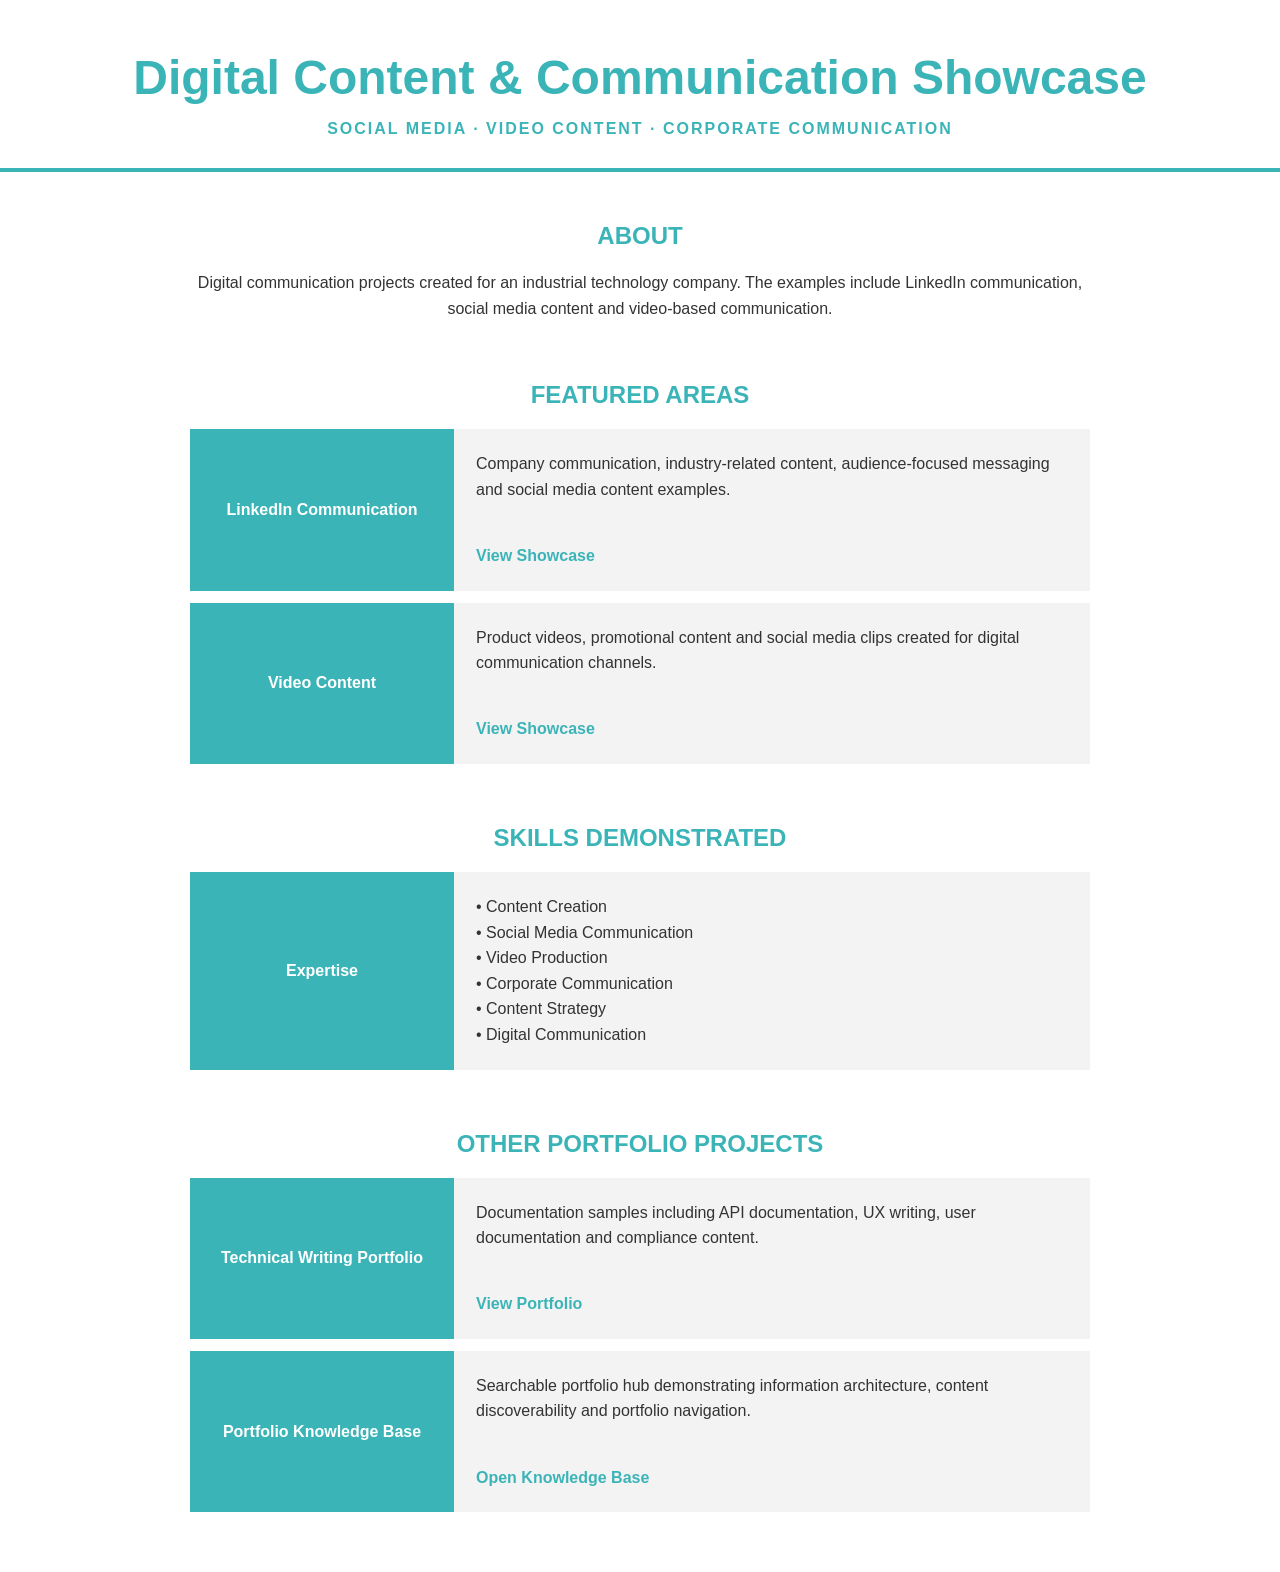
==== commit bda29b0d: "Revise About section for clarity and conciseness Updated the About section to provide a clearer desc" ====
--- a/index.html
+++ b/index.html
@@ -23,27 +23,22 @@
 
 <hr>
 
+
 <section>
 
     <h2>About</h2>
 
-    <div class="split-card">
+    <p class="intro">
 
-        <div class="split-left">
-            Purpose
-        </div>
+        Digital communication projects created for an industrial technology company.
 
-        <div class="split-right">
+        The examples include LinkedIn communication,
+        social media content and video-based communication.
 
-            This showcase highlights communication projects beyond technical documentation.
-
-            It includes examples of LinkedIn communication, video content and digital communication activities created for an industrial technology company.
-
-        </div>
-
-    </div>
+    </p>
 
 </section>
+
 
 <section>
 
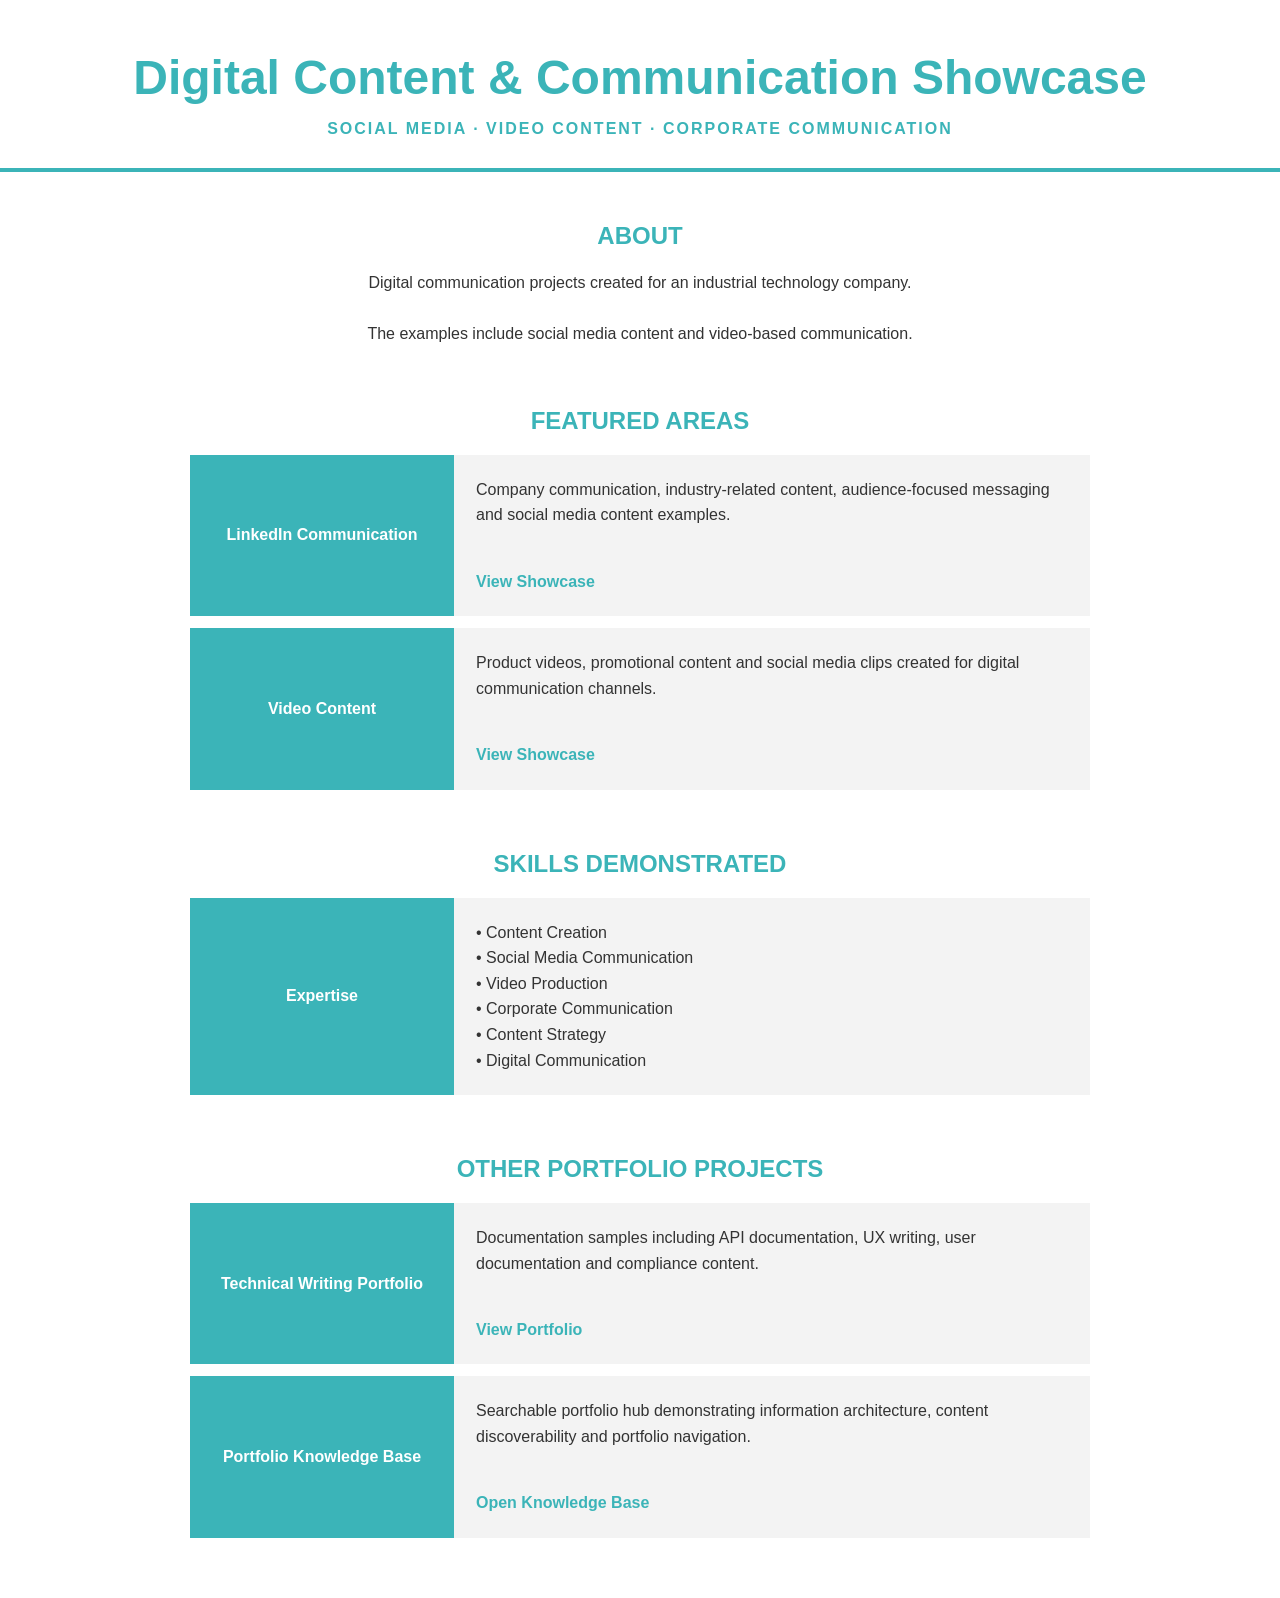
==== commit be7c4361: "Fix GitHub links in index.html Updated links to point to the correct tree structure in GitHub." ====
--- a/index.html
+++ b/index.html
@@ -31,9 +31,8 @@
     <p class="intro">
 
         Digital communication projects created for an industrial technology company.
-
-        The examples include LinkedIn communication,
-        social media content and video-based communication.
+    <br><br>
+        The examples include social media content and video-based communication.
 
     </p>
 
@@ -57,7 +56,7 @@
 
             <br><br>
 
-<a href="https://github.com/marina-wagner-techdoc/gner-techdoc.github.io/linkedin-showcase"
+<a href="https://github.com/marina-wagner-techdoc/gner-techdoc.github.io/tree/main/linkedin-showcase"
    target="_blank">
     View Showcase
 </a>
@@ -80,7 +79,7 @@
 
             <br><br>
 
-<a href="https://github.com/marina-wagner-techdoc/marina-wagner-techdoc.github.io/video-showcase"
+<a href="https://github.com/marina-wagner-techdoc/marina-wagner-techdoc.github.io/tree/main/video-showcase"
    target="_blank">
     View Showcase
 </a>
